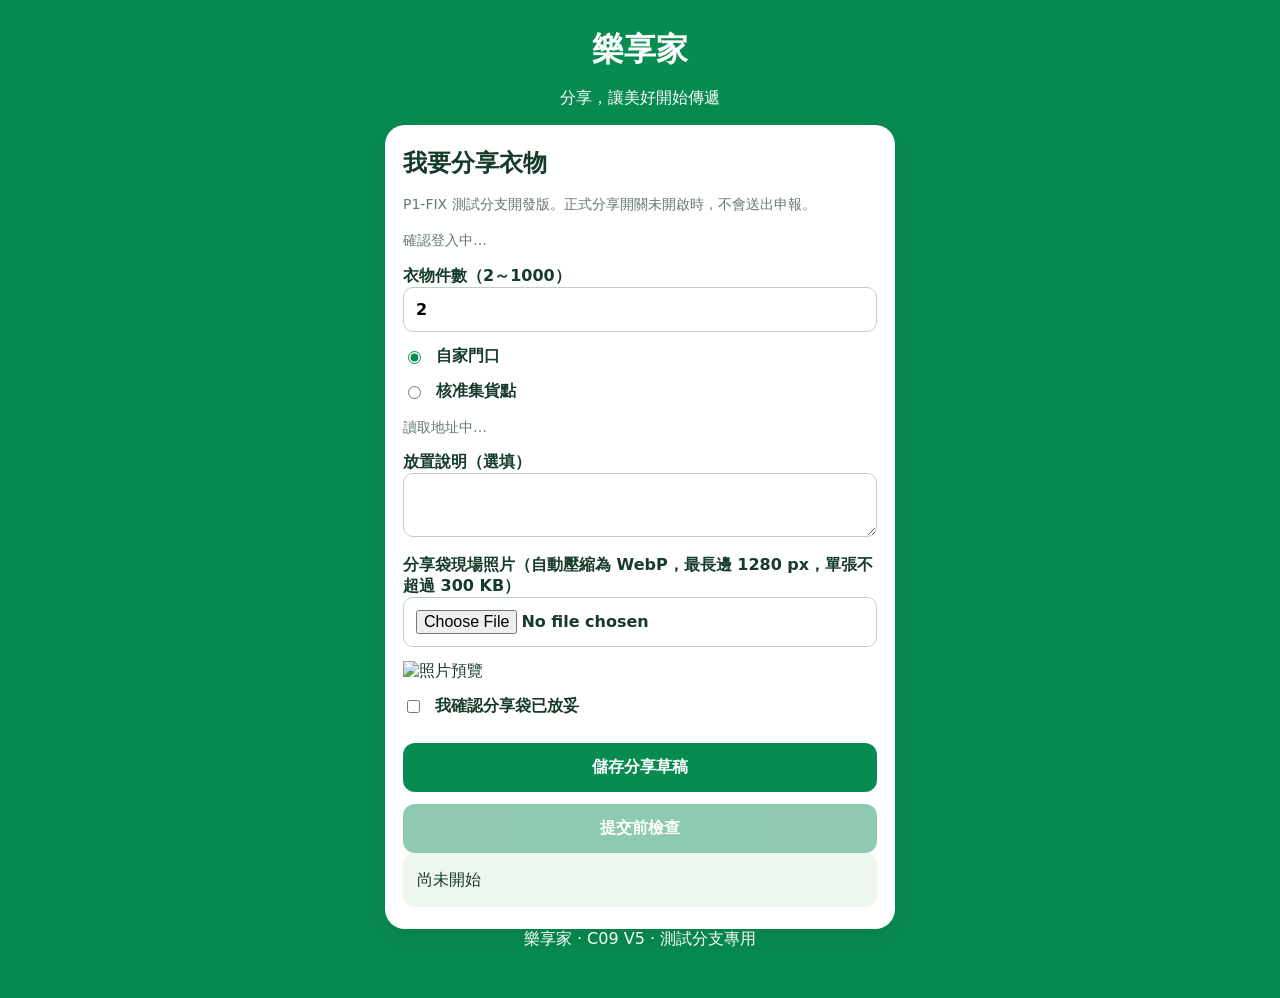
==== app/c09-v5.html @ 84e0d5b6 "B-01A: add verified offline preview app/c09-v5.html" ====
<!doctype html>
<html lang="zh-Hant"><head><meta charset="utf-8"><meta name="viewport" content="width=device-width,initial-scale=1">
<title>樂享家｜C09 V5 分享流程（未部署）</title>
<style>
:root{font-family:system-ui,"Noto Sans TC",sans-serif;background:#078b50;color:#173b2a}*{box-sizing:border-box}
body{margin:0}main{max-width:540px;margin:auto;padding:20px 15px 48px}header,footer{text-align:center;color:white}
.card{background:white;border-radius:20px;padding:22px 18px;box-shadow:0 8px 30px #00381b24}
h1{margin:8px 0}h2{margin:0}label{display:block;margin:14px 0;font-weight:600}
input,select,textarea{font:inherit;width:100%;padding:12px;border:1px solid #bfcfc5;border-radius:10px}
input[type=checkbox],input[type=radio]{width:auto;accent-color:#078b50}
button{font:inherit;width:100%;padding:14px;margin-top:12px;border:0;border-radius:12px;background:#078b50;color:white;font-weight:700}
button:disabled{opacity:.45}.muted{color:#66786d;font-size:14px;line-height:1.6}
#status{white-space:pre-wrap;background:#eef6f0;border-radius:12px;padding:14px;line-height:1.6}
#preview{max-width:100%;max-height:250px}.hidden{display:none}.row{display:flex;gap:12px;align-items:center}
</style></head><body><main><header><h1>樂享家</h1><p>分享，讓美好開始傳遞</p></header>
<section class="card"><h2>我要分享衣物</h2>
<p class="muted">P1-FIX 測試分支開發版。正式分享開關未開啟時，不會送出申報。</p>
<p id="identity" class="muted">確認登入中…</p>
<label>衣物件數（2～1000）<input id="count" type="number" min="2" max="1000" value="2"></label>
<label class="row"><input type="radio" name="kind" value="home" checked> 自家門口</label>
<label class="row"><input type="radio" name="kind" value="collection_point"> 核准集貨點</label>
<div id="home"><p id="address" class="muted">讀取地址中…</p></div>
<div id="point" class="hidden"><label>集貨點<select id="pointSelect"><option value="">請選擇</option></select></label></div>
<label>放置說明（選填）<textarea id="note" rows="2" maxlength="500"></textarea></label>
<label>分享袋現場照片（自動壓縮為 WebP，最長邊 1280 px，單張不超過 300 KB）<input id="photo" type="file" accept="image/jpeg,image/png,image/webp" capture="environment"></label>
<img id="preview" alt="照片預覽">
<label class="row"><input id="placed" type="checkbox"> 我確認分享袋已放妥</label>
<button id="save" type="button">儲存分享草稿</button>
<button id="preflight" type="button" disabled>提交前檢查</button>
<div id="agreement" class="hidden"><h3>分享協議</h3><div id="terms" class="muted"></div>
<label class="row"><input id="transfer" type="checkbox"> 同意衣物所有權移轉</label>
<label class="row"><input id="noReturn" type="checkbox"> 同意交付後不退回</label>
<label class="row"><input id="recycling" type="checkbox"> 同意不合格衣物依法轉贈或回收</label>
<button id="submit" type="button" disabled>確認正式申報</button></div>
<div id="status" role="status">尚未開始</div></section><footer>樂享家 · C09 V5 · 測試分支專用</footer></main>
<script type="module" src="./c09-v5.js"></script></body></html>
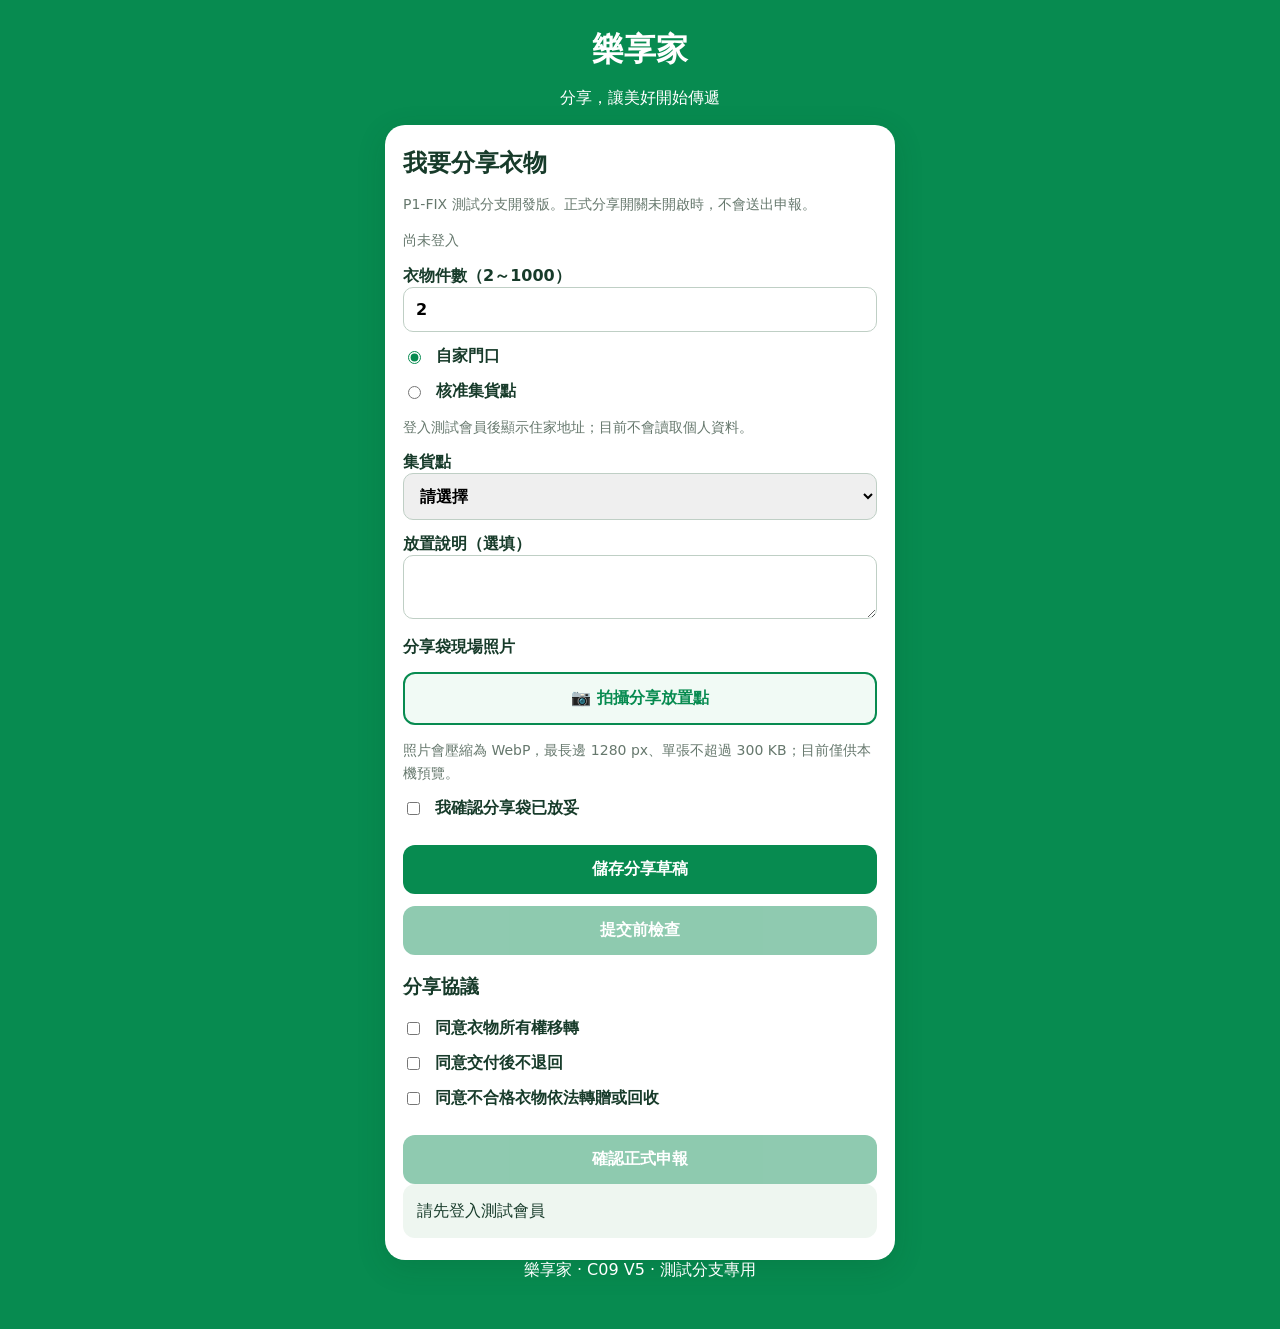
==== commit f3f37f8c: "B-01A: improve isolated C09 mobile preview UX" ====
--- a/app/c09-v5.html
+++ b/app/c09-v5.html
@@ -11,7 +11,7 @@
 button{font:inherit;width:100%;padding:14px;margin-top:12px;border:0;border-radius:12px;background:#078b50;color:white;font-weight:700}
 button:disabled{opacity:.45}.muted{color:#66786d;font-size:14px;line-height:1.6}
 #status{white-space:pre-wrap;background:#eef6f0;border-radius:12px;padding:14px;line-height:1.6}
-#preview{max-width:100%;max-height:250px}.hidden{display:none}.row{display:flex;gap:12px;align-items:center}
+#preview{display:block;max-width:100%;max-height:280px;width:auto;object-fit:cover;border-radius:12px;margin-top:12px}#preview.hidden{display:none}.photo-picker{display:block;position:relative;overflow:hidden;border:2px solid #078b50;border-radius:12px;padding:14px;text-align:center;color:#078b50;background:#f1faf5;cursor:pointer}.photo-picker input{position:absolute;inset:0;opacity:0;width:100%;height:100%;cursor:pointer}.photo-hint{margin:6px 0 0}.row{display:flex;gap:12px;align-items:center}
 </style></head><body><main><header><h1>樂享家</h1><p>分享，讓美好開始傳遞</p></header>
 <section class="card"><h2>我要分享衣物</h2>
 <p class="muted">P1-FIX 測試分支開發版。正式分享開關未開啟時，不會送出申報。</p>
@@ -19,11 +19,13 @@
 <label>衣物件數（2～1000）<input id="count" type="number" min="2" max="1000" value="2"></label>
 <label class="row"><input type="radio" name="kind" value="home" checked> 自家門口</label>
 <label class="row"><input type="radio" name="kind" value="collection_point"> 核准集貨點</label>
-<div id="home"><p id="address" class="muted">讀取地址中…</p></div>
+<div id="home"><p id="address" class="muted">登入測試會員後顯示住家地址；目前不會讀取個人資料。</p></div>
 <div id="point" class="hidden"><label>集貨點<select id="pointSelect"><option value="">請選擇</option></select></label></div>
 <label>放置說明（選填）<textarea id="note" rows="2" maxlength="500"></textarea></label>
-<label>分享袋現場照片（自動壓縮為 WebP，最長邊 1280 px，單張不超過 300 KB）<input id="photo" type="file" accept="image/jpeg,image/png,image/webp" capture="environment"></label>
-<img id="preview" alt="照片預覽">
+<label>分享袋現場照片</label>
+<label class="photo-picker"><span id="photoLabel">📷 拍攝分享放置點</span><input id="photo" type="file" accept="image/jpeg,image/png,image/webp" capture="environment" aria-label="拍攝分享放置點"></label>
+<p class="muted photo-hint">照片會壓縮為 WebP，最長邊 1280 px、單張不超過 300 KB；目前僅供本機預覽。</p>
+<img id="preview" class="hidden" alt="分享袋放置位置照片預覽">
 <label class="row"><input id="placed" type="checkbox"> 我確認分享袋已放妥</label>
 <button id="save" type="button">儲存分享草稿</button>
 <button id="preflight" type="button" disabled>提交前檢查</button>
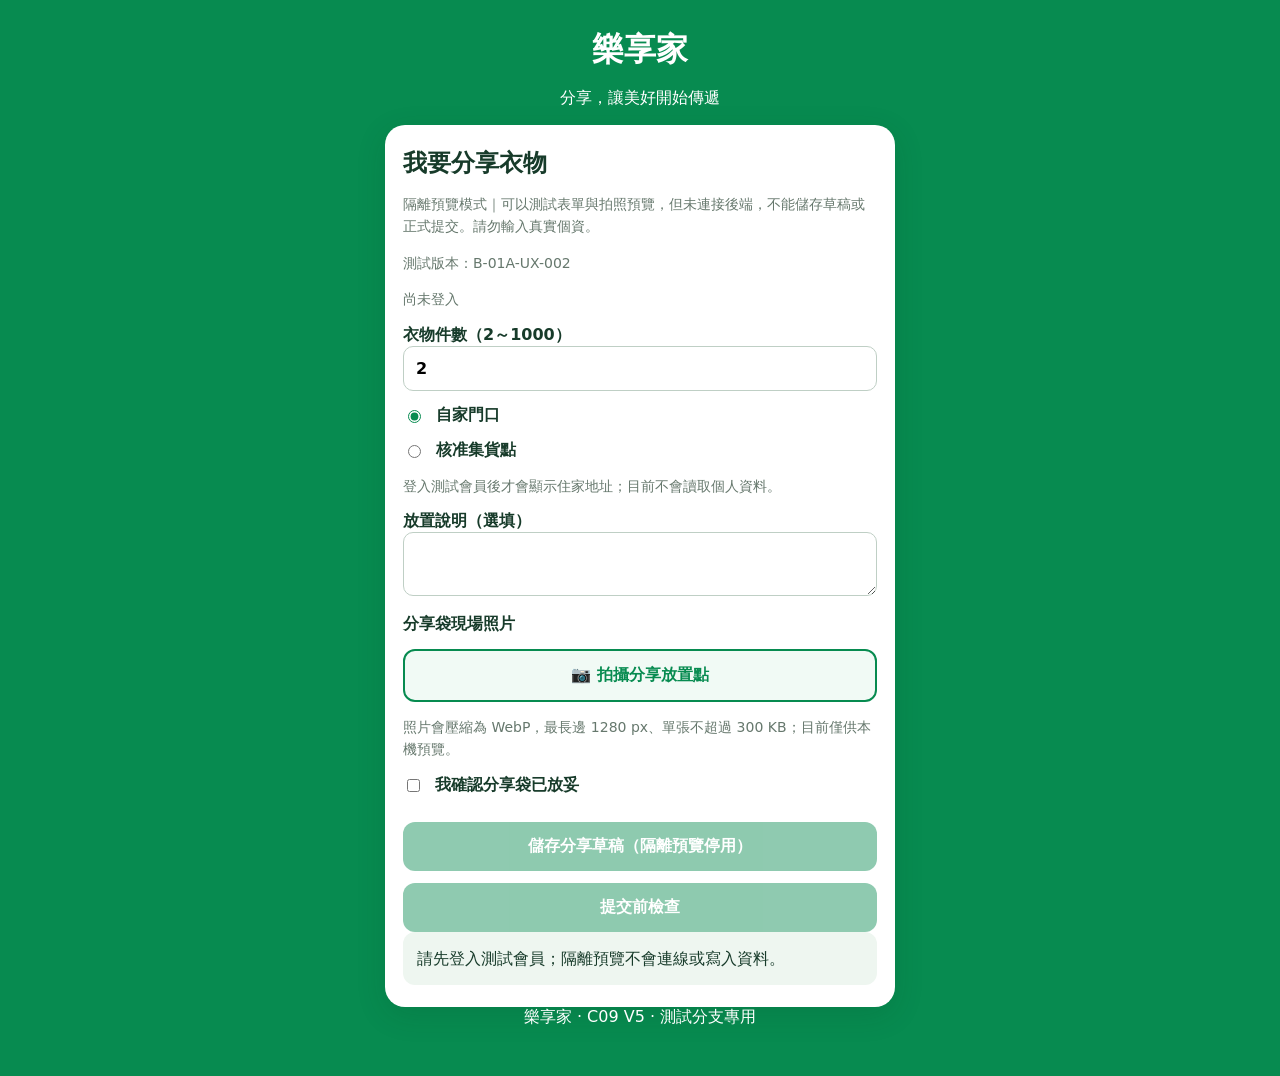
==== commit 6ecf16ee: "B-01A: fail-close public preview and clarify mobile cache version" ====
--- a/app/c09-v5.html
+++ b/app/c09-v5.html
@@ -9,12 +9,12 @@
 input,select,textarea{font:inherit;width:100%;padding:12px;border:1px solid #bfcfc5;border-radius:10px}
 input[type=checkbox],input[type=radio]{width:auto;accent-color:#078b50}
 button{font:inherit;width:100%;padding:14px;margin-top:12px;border:0;border-radius:12px;background:#078b50;color:white;font-weight:700}
-button:disabled{opacity:.45}.muted{color:#66786d;font-size:14px;line-height:1.6}
+button:disabled{opacity:.45;cursor:not-allowed}.hidden{display:none!important}.muted{color:#66786d;font-size:14px;line-height:1.6}
 #status{white-space:pre-wrap;background:#eef6f0;border-radius:12px;padding:14px;line-height:1.6}
 #preview{display:block;max-width:100%;max-height:280px;width:auto;object-fit:cover;border-radius:12px;margin-top:12px}#preview.hidden{display:none}.photo-picker{display:block;position:relative;overflow:hidden;border:2px solid #078b50;border-radius:12px;padding:14px;text-align:center;color:#078b50;background:#f1faf5;cursor:pointer}.photo-picker input{position:absolute;inset:0;opacity:0;width:100%;height:100%;cursor:pointer}.photo-hint{margin:6px 0 0}.row{display:flex;gap:12px;align-items:center}
 </style></head><body><main><header><h1>樂享家</h1><p>分享，讓美好開始傳遞</p></header>
 <section class="card"><h2>我要分享衣物</h2>
-<p class="muted">P1-FIX 測試分支開發版。正式分享開關未開啟時，不會送出申報。</p>
+<p class="muted">隔離預覽模式｜可以測試表單與拍照預覽，但未連接後端，不能儲存草稿或正式提交。請勿輸入真實個資。</p><p class="muted" id="buildVersion">測試版本：B-01A-UX-002</p>
 <p id="identity" class="muted">確認登入中…</p>
 <label>衣物件數（2～1000）<input id="count" type="number" min="2" max="1000" value="2"></label>
 <label class="row"><input type="radio" name="kind" value="home" checked> 自家門口</label>
@@ -27,12 +27,12 @@
 <p class="muted photo-hint">照片會壓縮為 WebP，最長邊 1280 px、單張不超過 300 KB；目前僅供本機預覽。</p>
 <img id="preview" class="hidden" alt="分享袋放置位置照片預覽">
 <label class="row"><input id="placed" type="checkbox"> 我確認分享袋已放妥</label>
-<button id="save" type="button">儲存分享草稿</button>
+<button id="save" type="button" disabled>儲存分享草稿（隔離預覽停用）</button>
 <button id="preflight" type="button" disabled>提交前檢查</button>
 <div id="agreement" class="hidden"><h3>分享協議</h3><div id="terms" class="muted"></div>
 <label class="row"><input id="transfer" type="checkbox"> 同意衣物所有權移轉</label>
 <label class="row"><input id="noReturn" type="checkbox"> 同意交付後不退回</label>
 <label class="row"><input id="recycling" type="checkbox"> 同意不合格衣物依法轉贈或回收</label>
 <button id="submit" type="button" disabled>確認正式申報</button></div>
-<div id="status" role="status">尚未開始</div></section><footer>樂享家 · C09 V5 · 測試分支專用</footer></main>
-<script type="module" src="./c09-v5.js"></script></body></html>
+<div id="status" role="status">安全鎖定：未連接測試後端，無法儲存或正式提交；照片僅供本機預覽。</div></section><footer>樂享家 · C09 V5 · 測試分支專用</footer></main>
+<script type="module" src="./c09-v5.js?v=B-01A-UX-002"></script></body></html>
